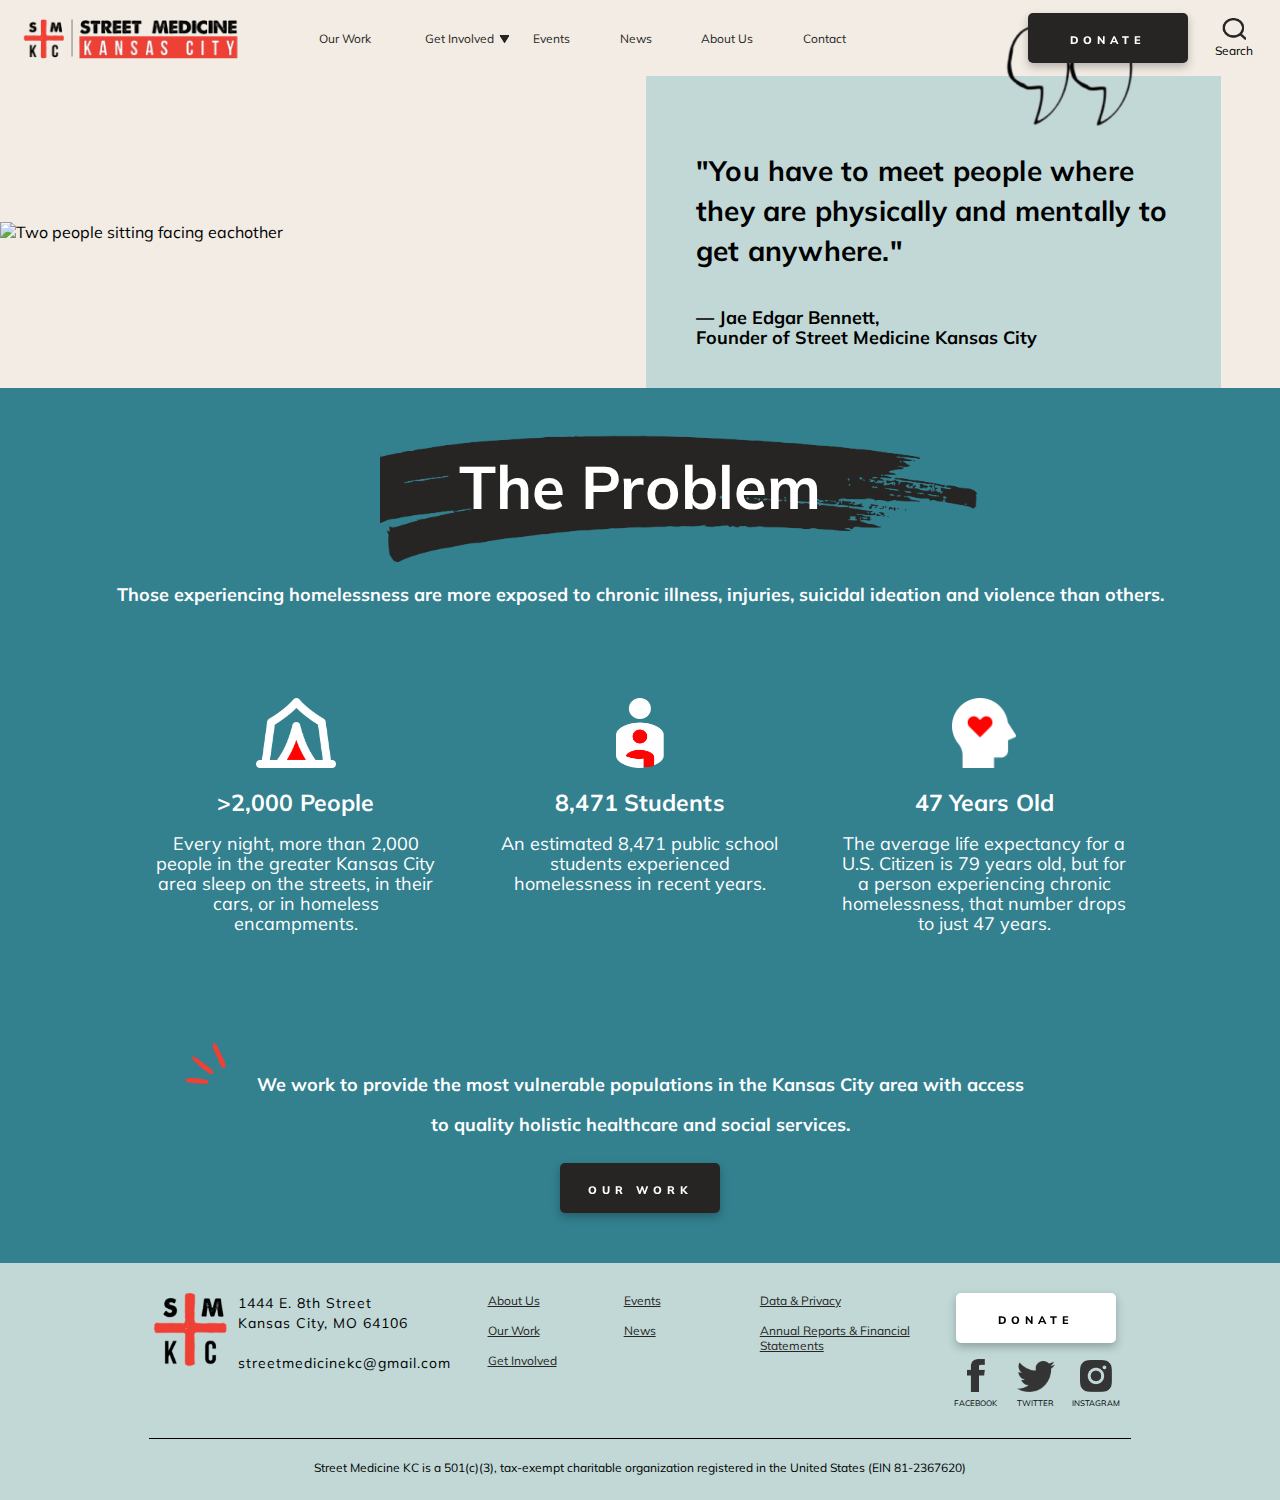
==== index.html @ e48abb6d "Initial Commit" ====
<!DOCTYPE html>
<html>

<head>
     <title>Street Medicine Kansas City Header/Hero/Footer</title>
     <link rel="stylesheet" href="css/style.css">
     <link rel="preconnect" href="https://fonts.gstatic.com">
<link href="https://fonts.googleapis.com/css2?family=Mulish:wght@400;700;800&display=swap" rel="stylesheet">
</head>

<!-- My UX Skills section coded using CSS flex -->

<body>
<section class="flexContainer">
    <header class="navigationContainer">
        <div class="logoAndList">
            <img src="images/Header-SMKC Horizontal Logo.png" alt="Street Medicine Kansas City Logo">
            <nav class="navContainer">
                <ul class="topNavLinks">
                    <li><a href="OurWork.html">Our Work</a></li>
                    <li class="getInvolvedLi"><a href="getinvolved.asp">Get Involved</a><img src="images/Header-Down Arrow Icon.png" id="navArrow"></li>
                    <li><a href="events.asp">Events</a></li>
                    <li><a href="news.asp">News</a></li>
                    <li><a href="aboutus.asp">About Us</a></li>
                    <li><a href="contact.asp">Contact</a></li>
                </ul>
            </nav>
        </div>
        <div class="DonateandSearch">
            <button type="button" class="blackButton">Donate</button>
            <button type="button" id="searchButton"><img src="images/Header-Search Icon.png"><br>Search</button>
        </div>
    </header>

    <section class="heroContainer">
        <img src="images/Hero-Header-Image.png" alt="Two people sitting facing eachother">
        <div class="heroContent">
            <img src="images/Quotes.png">
            <h1> "You have to meet people where they are physically and mentally to get anywhere." </h1>
            <p> — Jae Edgar Bennett, <br>
                Founder of Street Medicine Kansas City </p>
        </div>
    </section>

    <section class="theProblem">
        <div class="theProblemHeader">
            <div>
                <img src="images/headerScribble.png">
                <h3>The Problem</h3>
            </div>
            <p>Those experiencing homelessness are more exposed to chronic illness, injuries, suicidal ideation and violence than others.</p>
        </div>
        <div class="stats">
            <div class="2000People">
                <img src="images/Tent Icon.png" alt="Tent Icon">
                <h2>>2,000 People</h2>
                <p>Every night, more than 2,000 people in the greater Kansas City area sleep on the streets, in their cars, or in homeless encampments.</p>
            </div>
            <div class="Students">
                <img src="images/Student Icon.png" alt="Student Icon">
                <h2>8,471 Students</h2>
                <p>An estimated 8,471 public school students experienced homelessness in recent years.</p>
            </div>
            <div class="LifeExpectancy">
                <img src="images/MentalHealthIcon-White.png" alt="Head With Heart Icon">
                <h2>47 Years Old</h2>
                <p>The average life expectancy for a U.S. Citizen is 79 years old, but for a person experiencing chronic homelessness, that number drops to just 47 years.</p>
            </div>
        </div>        
        <div class="theProblemCTA">
            <div>
                <img src="images/Red Burst.png" alt="Red Burst">
                <P>We work to provide the most vulnerable populations in the Kansas City area with access to quality holistic healthcare and social services.</P>
            </div>            
            <a href=OurWork.html>
                <button class="blackButton">Our Work</button>
            </a>
        </div>      
    </section>

<footer>
    <div class="FooterNavBar">
        <div class="contact">
            <img src="images/Footer-SMKC Square Logo.png" alt="Street Medicine Kansas City Logo">
            <div class="contactInfo">
                <p>1444 E. 8th Street
                <br>
                Kansas City, MO 64106
                <br>
                <br>
                streetmedicinekc@gmail.com</p>
            </div>
        </div>
        <div class="listContainer">
            <ul>
                <li><a href="aboutus.asp">About Us</a></li>
                <br>
                <li><a href="OurWork.html">Our Work</a></li>
                <br>
                <li><a href="getinvolved.asp">Get Involved</a></li>
            </ul>
        </div>
        <div class="listContainer">
            <ul>
                <li><a href="events.asp">Events</a></li>
                <br>
                <li><a href="news.asp">News</a></li>
            </ul>
        </div>
        <div class="wideList listContainer">
            <ul>
                <li><a href="privacy.asp">Data & Privacy</a></li>
                <br>
                <li><a href="reports.asp">Annual Reports & Financial Statements</a></li>
            </ul>
        </div>
        <div class="socialSection">
            <div class="footerDonateBtn">
                <button type="button" class="whiteButton">Donate</button>
            </div>
            <div class="socialButtons">
                <button type="button" class="socialButton" id="facebookBtn"><img src="images/Footer-Facebook-Icon.png">Facebook</button>
                <button type="button" class="socialButton" id="twitterBtn"><img src="images/Footer-Twitter-Icon.png">Twitter</button>
                <button type="button" class="socialButton" id="instagramBtn"><img src="images/Footer-Instagram-Icon.png">Instagram</button>
            </div>
        </div>
    </div>
    <hr>
    <p>Street Medicine KC is a 501(c)(3), tax-exempt charitable organization registered in the United States (EIN 81-2367620) </p>
</footer>

</section>
</body>

</html>
---- css/style.css ----
.flexContainer {
    display: flex;
    flex-direction: column;
    align-items: stretch;
}

body {
    background-color: #F2ECE4;
    font-family: 'Mulish', sans-serif;
    margin: 0;
}

h1 {
    font-family:'Mulish', sans-serif;
    font-size: 28px;
    font-weight: bold;
    letter-spacing: .2px;
    line-height: 40px;
}

h2 {
    font-family:'Mulish', sans-serif;
    font-size: 23px;
    font-weight: bold;
    letter-spacing: .1px;
    line-height: 24px;
}

h3 {
    font-family:'Mulish', sans-serif;
    font-size: 60px;
    font-weight: bold;
    letter-spacing: .1px;
    line-height: 40px;
}

p {
    font-family: Mulish;
    font-style: normal;
    font-weight: bold;
    font-size: 18px;
    line-height: 20px;
}

.navigationContainer {
    display: flex;
    flex-direction: row;
    justify-content: space-between;
    align-items: center;
}

.logoAndList {
    display: flex;
    align-items: center;
    width: 70%;
}

.DonateandSearch {
    display: flex;
    align-items: center;
    justify-content: right;
}

.theProblem {
    display: flex;
    flex-direction: column;
}

.theProblem > div {
    margin-bottom: 50px;
}

.theProblemHeader {
    display: flex;
    flex-flow: column;
}

.theProblemHeader img {
    width: 600px;
    margin-left: 80px;
    justify-content: center;
}

.theProblemHeader h3 {
    margin-top: -120px
}

.stats {
    display: flex;
    flex-flow: row;
    justify-content: center;
}

.stats p {
    font-weight: normal;
}

.stats div {
    width: 23%;
    padding: 25px;
}

.stats img {
    height: 70px;
}

.theProblemCTA {
    display: flex;
    flex-direction: column;
    align-items: center;
}

.theProblemCTA div {
    width: 60%;
}

.theProblemCTA p {
    line-height: 40px;
}

.theProblemCTA div > img {
    width: 50px;
    margin-left: -875px;
    margin-bottom: -45px;
}

header img {
    width: 30%;
}

.topNavLinks {
    display: flex;
    list-style: none;
    justify-content: space-evenly;
    flex-grow: 1;
    padding-inline-start: 0;
}

.navContainer {
    display: flex;
    flex-grow: 1;
}

nav li:hover {
    font-weight: bold;
    display: flex;
   
}

.getInvolvedLi {
    margin-right: -30px;
}

.getInvolvedLi a {
    padding: 5px;
}

#navArrow {
    width: 10%;
    height: 50%;
    padding: 0px;
}

#searchButton {
    background-color: #F2ECE4;
    border: none;
    font-family: 'Mulish', sans-serif;
    font-size: 12px;
}

.heroContainer {
    display: flex;
    flex-direction: row;
    align-items: center;
}

.heroContainer img {
    width: 70%;
}

.heroContent {
    display: flex;
    flex-direction: column;
    background-color: #C1D8D7;
    width: 475px;
    height: 312px;
    margin-left: -250px;
    padding-left: 50px;
    padding-right: 50px;
}

.heroContent img {
    height: 300px;
    width: 300px;
    margin-top: -150px;
    margin-left: 220px;
}

.heroContent h1 {
    margin-top: -75px;
}


.theProblem {
    background-color: #33808F;
    color: white;
    text-align: center;
}

a {
    color: #272523;
    text-decoration: none;
}
ul {
    font-size: 12px;
    color: #272523;
}
header li {
    color: #272523; 
    text-decoration: none;
  }

.blackButton {  
    border: none;
    top: 15px;
    background-color: #272523;
    width: 160px;
    height: 50px;
    border-radius: 5px;
    font-family: 'Mulish', sans-serif;
    color: white;
    text-align: center;
    font-size: 16px;
    font-weight: 800;
    line-height: 20px;
    filter: drop-shadow(0px 4px 4px rgba(0, 0, 0, 0.25));
    letter-spacing: 5px;
    font-variant-caps: all-small-caps;
 }

 .FooterNavBar {
    display: flex;
    flex-direction: row;
    justify-content: space-around;
    padding-top: 20px;
    width: 80%;
}


footer {
    background-color: #C1D8D7;
    padding: 10px;
    display: flex;
    flex-direction: column;
    align-items: center;
}

.whiteButton {
    display: inherit;
    border: none;
    background-color: white;
    width: 160px;
    height: 50px;
    border-radius: 5px;
    font-family: 'Mulish', sans-serif;
    color: black;
    text-align: center;
    font-size: 16px;
    font-weight: 800;
    line-height: 20px;
    filter: drop-shadow(0px 4px 4px rgba(0, 0, 0, 0.25));
    letter-spacing: 5px;
    font-variant-caps: all-small-caps;
}

.socialSection {
    display: flex;
    flex-direction: column;
    justify-content: space-between;
    align-items: center;
}

.socialButtons {
    display: flex;
    flex-direction: row;
    padding-top: 20px;
}

.socialButtons button {
    display: flex;
    flex-direction: column;
    align-items: center;
    justify-content: flex-end;
}

.socialButton {
    display: inherit;
    border: none;
    background-color: #C1D8D7;
    width: 60px;
    height: 50px;
    font-family: 'Mulish', sans-serif;
    color: black;
    text-align: center;
    font-size: 12px;
    font-weight: normal;
    line-height: 20px;
    font-variant-caps: all-small-caps;
}

#facebookBtn img {
    width: 18px;
    height: 33px;
}

#twitterBtn img {
    width: 38px;
    height: 32px;
}

#instagramBtn img {
    width: 32px;
    height: 32px;
}

.wideList li {
    width: 150px;
}

.contactInfo p {
    font-weight: normal;
    font-size: 14px;
    text-align: left;
    line-height: 20px;
    letter-spacing: 1px;
    margin-top: 0;
}

hr {
    color: black;
    border: none;
    height: .25px;
    background-color:#000000; 
    border-color:transparent;
    width: 78%;
    margin-top: 25px;
}

.footerDonateBtn {
    text-decoration: none;
}

footer ul {
    color: #272523; 
    list-style-type: none;
    padding-inline-start: 0px;
}

footer li {
    text-decoration: underline;
    overflow-wrap: normal;
    width: 100px;
}

footer p {
    font-weight: normal;
    font-size: 12px;
}

.contact {
    display: flex;
    align-items: flex-start;
}

.contact img {
    height: 80px;
}

.listContainer {
    display: flex;
    flex-direction: column;
}

.listContainer ul {
    margin-top: 0;
}
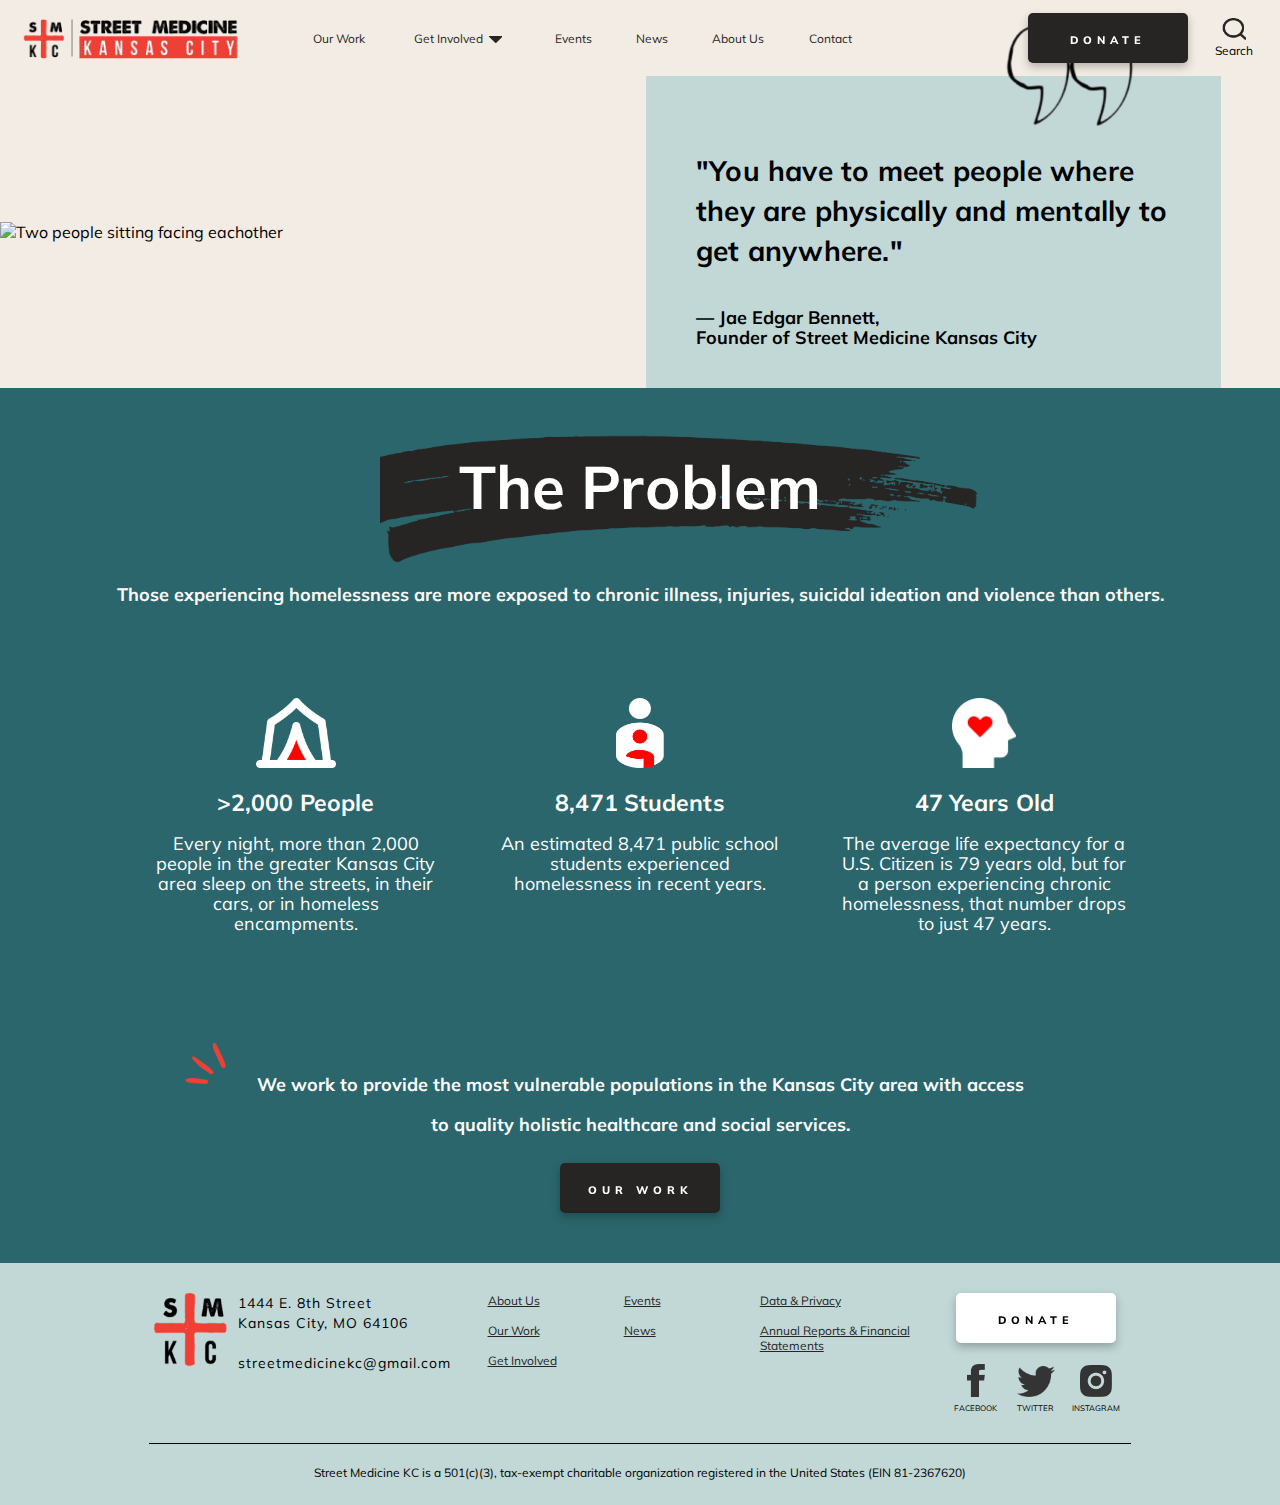
==== commit 12c9adc5: "UI Updates + Interactions" ====
--- a/index.html
+++ b/index.html
@@ -2,10 +2,13 @@
 <html>
 
 <head>
-     <title>Street Medicine Kansas City Header/Hero/Footer</title>
-     <link rel="stylesheet" href="css/style.css">
-     <link rel="preconnect" href="https://fonts.gstatic.com">
-<link href="https://fonts.googleapis.com/css2?family=Mulish:wght@400;700;800&display=swap" rel="stylesheet">
+    <title>Street Medicine Kansas City Header/Hero/Footer</title>
+    <link rel="stylesheet" href="css/style.css">
+    <link rel="stylesheet" href="//code.jquery.com/ui/1.12.1/themes/base/jquery-ui.css">
+    <link rel="preconnect" href="https://fonts.gstatic.com">
+    <link href="https://fonts.googleapis.com/css2?family=Mulish:wght@400;700;800&display=swap" rel="stylesheet">
+    <script src="https://code.jquery.com/jquery-1.12.4.js"></script>
+    <script src="https://code.jquery.com/ui/1.12.1/jquery-ui.js"></script>
 </head>
 
 <!-- My UX Skills section coded using CSS flex -->
@@ -18,7 +21,14 @@
             <nav class="navContainer">
                 <ul class="topNavLinks">
                     <li><a href="OurWork.html">Our Work</a></li>
-                    <li class="getInvolvedLi"><a href="getinvolved.asp">Get Involved</a><img src="images/Header-Down Arrow Icon.png" id="navArrow"></li>
+                    <li class="getInvolvedLi"> 
+                        <div class="dropdown">
+                            <a href="getinvolved.asp">Get Involved</a><img src="images/Header-Down Arrow Icon.png" id="navArrow">
+                                <div id="myDropdown" class="dropdown-content">
+                                <a href="volunteer.asp">Volunteer with us</a>
+                                <a href="partner.asp">Partner wth us</a>
+                                </div>
+                      </div></li>
                     <li><a href="events.asp">Events</a></li>
                     <li><a href="news.asp">News</a></li>
                     <li><a href="aboutus.asp">About Us</a></li>
@@ -31,6 +41,9 @@
             <button type="button" id="searchButton"><img src="images/Header-Search Icon.png"><br>Search</button>
         </div>
     </header>
+
+   
+
 
     <section class="heroContainer">
         <img src="images/Hero-Header-Image.png" alt="Two people sitting facing eachother">
@@ -132,4 +145,6 @@
 </section>
 </body>
 
+<script src="js/index.js"></script>
+
 </html>--- a/css/style.css
+++ b/css/style.css
@@ -86,6 +86,11 @@
     margin-top: -120px
 }
 
+.theProblemHeader p {
+    padding-right: 75px;
+    padding-left: 75px;
+}
+
 .stats {
     display: flex;
     flex-flow: row;
@@ -144,8 +149,6 @@
 
 nav li:hover {
     font-weight: bold;
-    display: flex;
-   
 }
 
 .getInvolvedLi {
@@ -161,6 +164,44 @@
     height: 50%;
     padding: 0px;
 }
+
+  /* The container <div> - needed to position the dropdown content */
+  .dropdown {
+    position: relative;
+    display: inline-block;
+  }
+  
+  /* Dropdown Content (Hidden by Default) */
+  .dropdown-content {
+    display: none;
+    position: absolute;
+    margin-top: 5px;
+    background-color: #272523;
+    min-width: 160px;
+    box-shadow: 0px 8px 16px 0px rgba(0,0,0,0.2);
+    z-index: 1;
+  }
+  
+  /* Links inside the dropdown */
+  .dropdown-content a {
+    color: white;
+    padding: 12px 16px;
+    text-decoration: none;
+    font-weight: normal;
+    display: block;
+    border-right: solid .5px #F2ECE4;
+    border-left: solid .5px #F2ECE4;
+    border-bottom: solid .5px #F2ECE4;
+  }
+  
+  /* Change color of dropdown links on hover */
+  .dropdown-content a:hover {background-color: #2A666C}
+  
+  /* Show the dropdown menu (use JS to add this class to the .dropdown-content container when the user clicks on the dropdown button) */
+  .show {display:block;}
+
+
+
 
 #searchButton {
     background-color: #F2ECE4;
@@ -203,7 +244,7 @@
 
 
 .theProblem {
-    background-color: #33808F;
+    background-color: #2A666C;
     color: white;
     text-align: center;
 }
@@ -239,6 +280,11 @@
     font-variant-caps: all-small-caps;
  }
 
+ .blackButton:hover { 
+     background-color: #2A666C;
+     color: white;
+ }
+
  .FooterNavBar {
     display: flex;
     flex-direction: row;
@@ -274,6 +320,11 @@
     font-variant-caps: all-small-caps;
 }
 
+.whiteButton:hover {
+    background-color: #33808F;
+    color: white;
+}
+
 .socialSection {
     display: flex;
     flex-direction: column;
@@ -349,7 +400,9 @@
 
 .footerDonateBtn {
     text-decoration: none;
-}
+    margin-bottom: 5px
+}
+
 
 footer ul {
     color: #272523; 
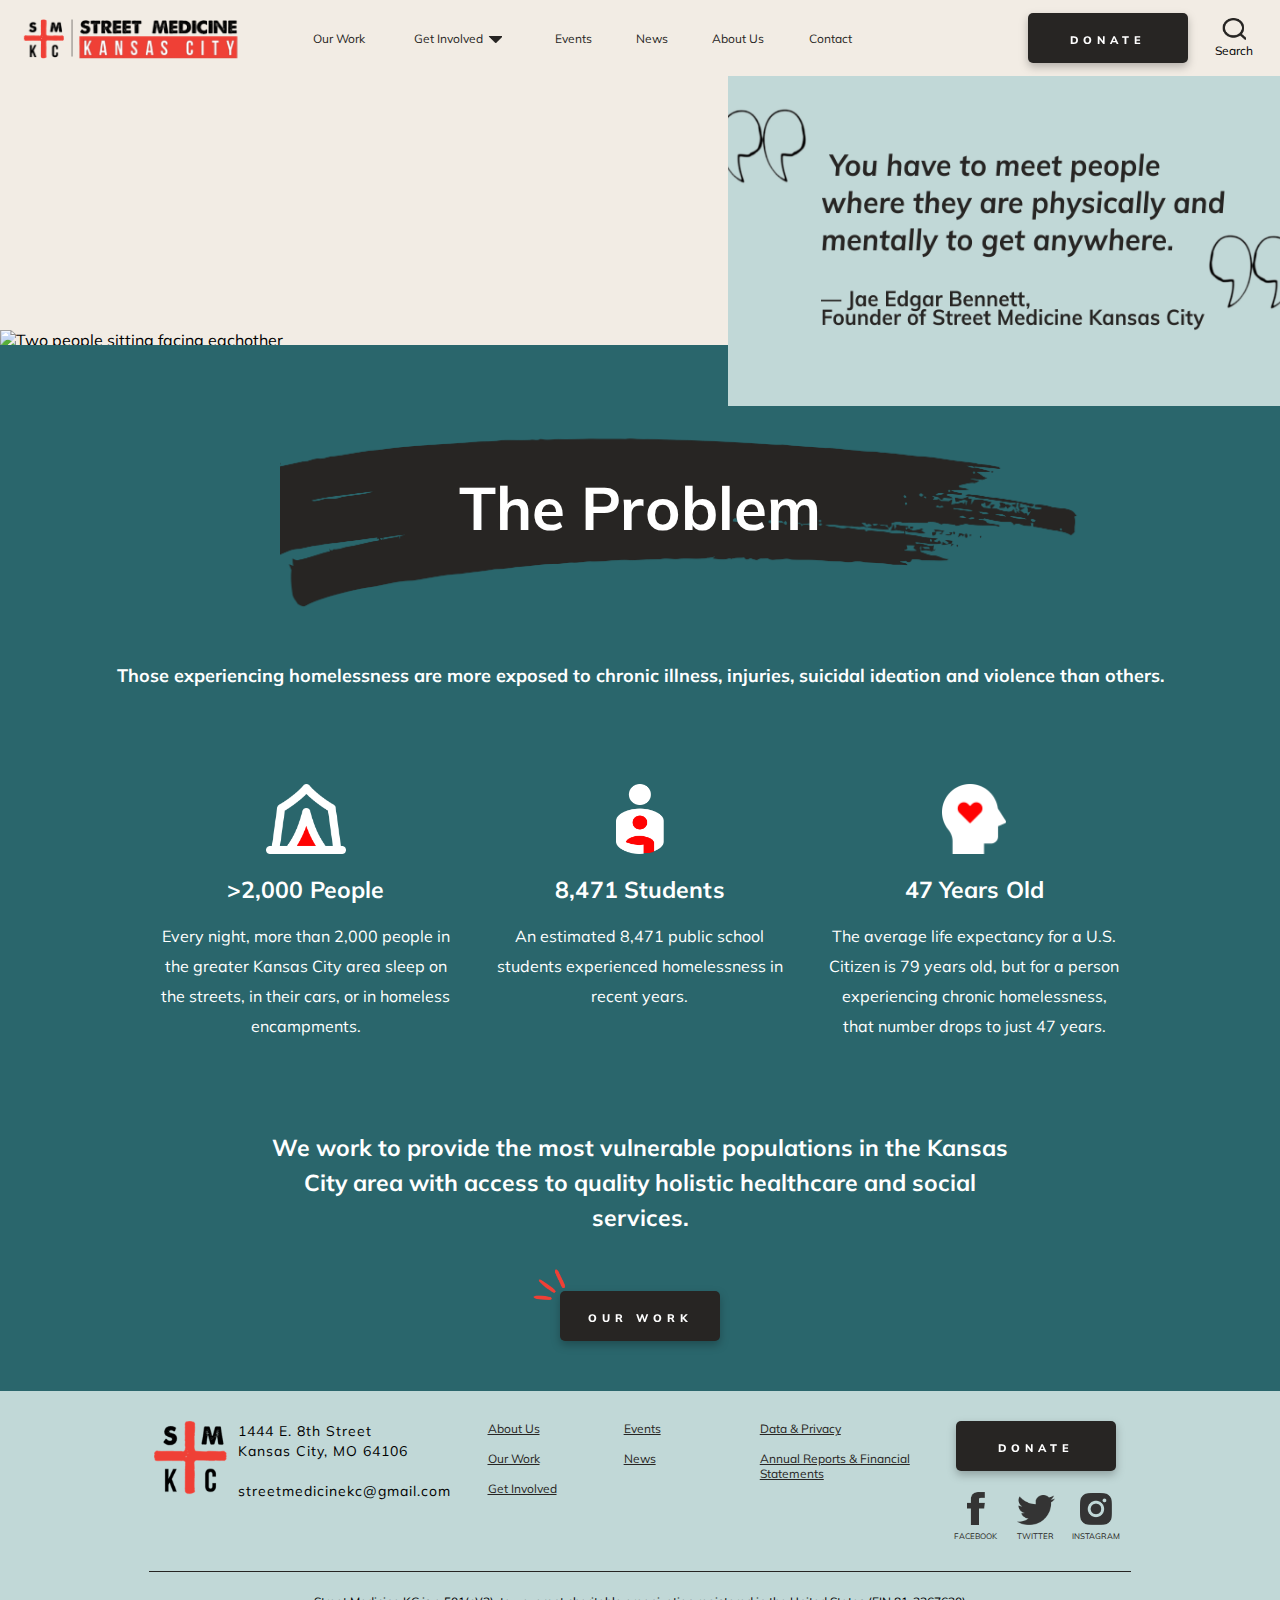
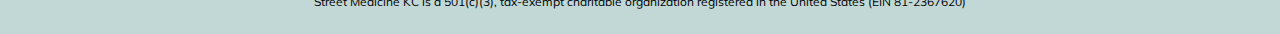
==== commit 2e6c6e7d: "Iterations" ====
--- a/index.html
+++ b/index.html
@@ -46,12 +46,9 @@
 
 
     <section class="heroContainer">
-        <img src="images/Hero-Header-Image.png" alt="Two people sitting facing eachother">
+        <img src="images/Hero-Img.png" alt="Two people sitting facing eachother">
         <div class="heroContent">
-            <img src="images/Quotes.png">
-            <h1> "You have to meet people where they are physically and mentally to get anywhere." </h1>
-            <p> — Jae Edgar Bennett, <br>
-                Founder of Street Medicine Kansas City </p>
+            <img src="images/Light Green Box.png">
         </div>
     </section>
 
@@ -61,6 +58,7 @@
                 <img src="images/headerScribble.png">
                 <h3>The Problem</h3>
             </div>
+            <br><br><br>
             <p>Those experiencing homelessness are more exposed to chronic illness, injuries, suicidal ideation and violence than others.</p>
         </div>
         <div class="stats">
@@ -82,12 +80,12 @@
         </div>        
         <div class="theProblemCTA">
             <div>
-                <img src="images/Red Burst.png" alt="Red Burst">
                 <P>We work to provide the most vulnerable populations in the Kansas City area with access to quality holistic healthcare and social services.</P>
-            </div>            
-            <a href=OurWork.html>
-                <button class="blackButton">Our Work</button>
-            </a>
+            </div> 
+                <img src="images/Red Burst.png" alt="Red Burst">           
+                <a href=OurWork.html>
+                <button class="ourWorkButton">Our Work</button>
+                </a>
         </div>      
     </section>
 
@@ -129,7 +127,7 @@
         </div>
         <div class="socialSection">
             <div class="footerDonateBtn">
-                <button type="button" class="whiteButton">Donate</button>
+                <button type="button" class="blackButton">Donate</button>
             </div>
             <div class="socialButtons">
                 <button type="button" class="socialButton" id="facebookBtn"><img src="images/Footer-Facebook-Icon.png">Facebook</button>
--- a/css/style.css
+++ b/css/style.css
@@ -74,16 +74,17 @@
 .theProblemHeader {
     display: flex;
     flex-flow: column;
+    padding: 30px;
 }
 
 .theProblemHeader img {
-    width: 600px;
+    width: 800px;
     margin-left: 80px;
     justify-content: center;
 }
 
 .theProblemHeader h3 {
-    margin-top: -120px
+    margin-top: -150px
 }
 
 .theProblemHeader p {
@@ -99,11 +100,14 @@
 
 .stats p {
     font-weight: normal;
+    font-size: 16px;
+    line-height: 30px;
 }
 
 .stats div {
     width: 23%;
-    padding: 25px;
+    padding-left: 20px;
+    padding-right: 20px;
 }
 
 .stats img {
@@ -121,13 +125,17 @@
 }
 
 .theProblemCTA p {
-    line-height: 40px;
-}
-
-.theProblemCTA div > img {
-    width: 50px;
-    margin-left: -875px;
-    margin-bottom: -45px;
+    line-height: 35px;
+    font-size: 23px;
+    font-weight: bold;
+}
+
+.theProblemCTA img {
+    width: 3%;
+    padding: 10px;
+    margin-left: -185px;
+    margin-bottom: -22px;
+    position: relative;
 }
 
 header img {
@@ -200,9 +208,6 @@
   /* Show the dropdown menu (use JS to add this class to the .dropdown-content container when the user clicks on the dropdown button) */
   .show {display:block;}
 
-
-
-
 #searchButton {
     background-color: #F2ECE4;
     border: none;
@@ -213,7 +218,7 @@
 .heroContainer {
     display: flex;
     flex-direction: row;
-    align-items: center;
+    align-items: baseline;
 }
 
 .heroContainer img {
@@ -221,32 +226,28 @@
 }
 
 .heroContent {
-    display: flex;
-    flex-direction: column;
-    background-color: #C1D8D7;
-    width: 475px;
-    height: 312px;
-    margin-left: -250px;
-    padding-left: 50px;
-    padding-right: 50px;
+    flex-direction: column;
+    z-index: 2;
 }
 
 .heroContent img {
-    height: 300px;
-    width: 300px;
-    margin-top: -150px;
-    margin-left: 220px;
+    width: 100%;
+    margin-left: -120px;
+    margin-bottom: -60px;
+    height: 330px;
+    width: 552px;
 }
 
 .heroContent h1 {
     margin-top: -75px;
 }
-
 
 .theProblem {
     background-color: #2A666C;
     color: white;
     text-align: center;
+    z-index: 1;
+    margin-top: -5px;
 }
 
 a {
@@ -280,37 +281,15 @@
     font-variant-caps: all-small-caps;
  }
 
- .blackButton:hover { 
-     background-color: #2A666C;
-     color: white;
- }
-
- .FooterNavBar {
-    display: flex;
-    flex-direction: row;
-    justify-content: space-around;
-    padding-top: 20px;
-    width: 80%;
-}
-
-
-footer {
-    background-color: #C1D8D7;
-    padding: 10px;
-    display: flex;
-    flex-direction: column;
-    align-items: center;
-}
-
-.whiteButton {
-    display: inherit;
+.ourWorkButton {
     border: none;
-    background-color: white;
+    top: 15px;
+    background-color: #272523;
     width: 160px;
     height: 50px;
     border-radius: 5px;
     font-family: 'Mulish', sans-serif;
-    color: black;
+    color: white;
     text-align: center;
     font-size: 16px;
     font-weight: 800;
@@ -320,9 +299,26 @@
     font-variant-caps: all-small-caps;
 }
 
-.whiteButton:hover {
-    background-color: #33808F;
-    color: white;
+ .blackButton:hover { 
+     background-color: #2A666C;
+     color: white;
+ }
+
+ .FooterNavBar {
+    display: flex;
+    flex-direction: row;
+    justify-content: space-around;
+    padding-top: 20px;
+    width: 80%;
+}
+
+
+footer {
+    background-color: #C1D8D7;
+    padding: 10px;
+    display: flex;
+    flex-direction: column;
+    align-items: center;
 }
 
 .socialSection {
@@ -352,7 +348,7 @@
     width: 60px;
     height: 50px;
     font-family: 'Mulish', sans-serif;
-    color: black;
+    color: #272523;
     text-align: center;
     font-size: 12px;
     font-weight: normal;
@@ -389,10 +385,10 @@
 }
 
 hr {
-    color: black;
+    color: #272523;
     border: none;
     height: .25px;
-    background-color:#000000; 
+    background-color:#272523; 
     border-color:transparent;
     width: 78%;
     margin-top: 25px;
